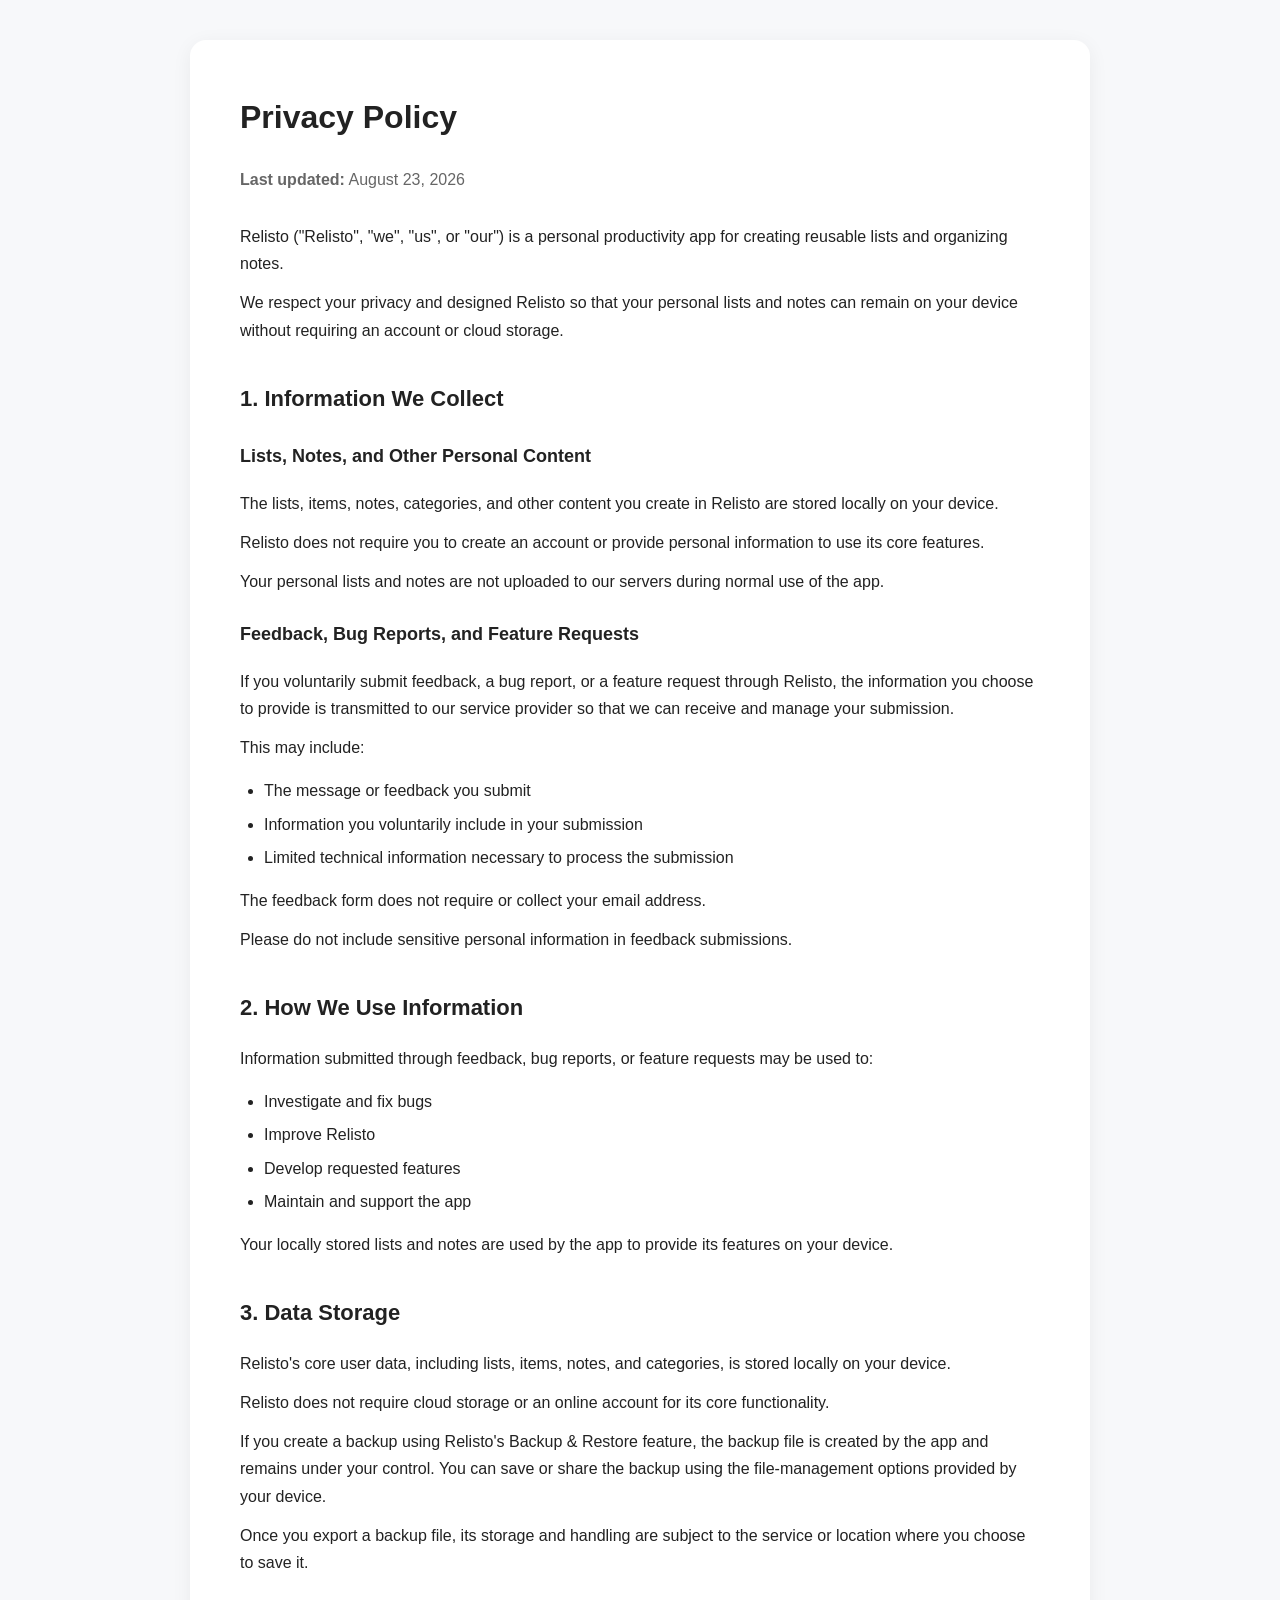
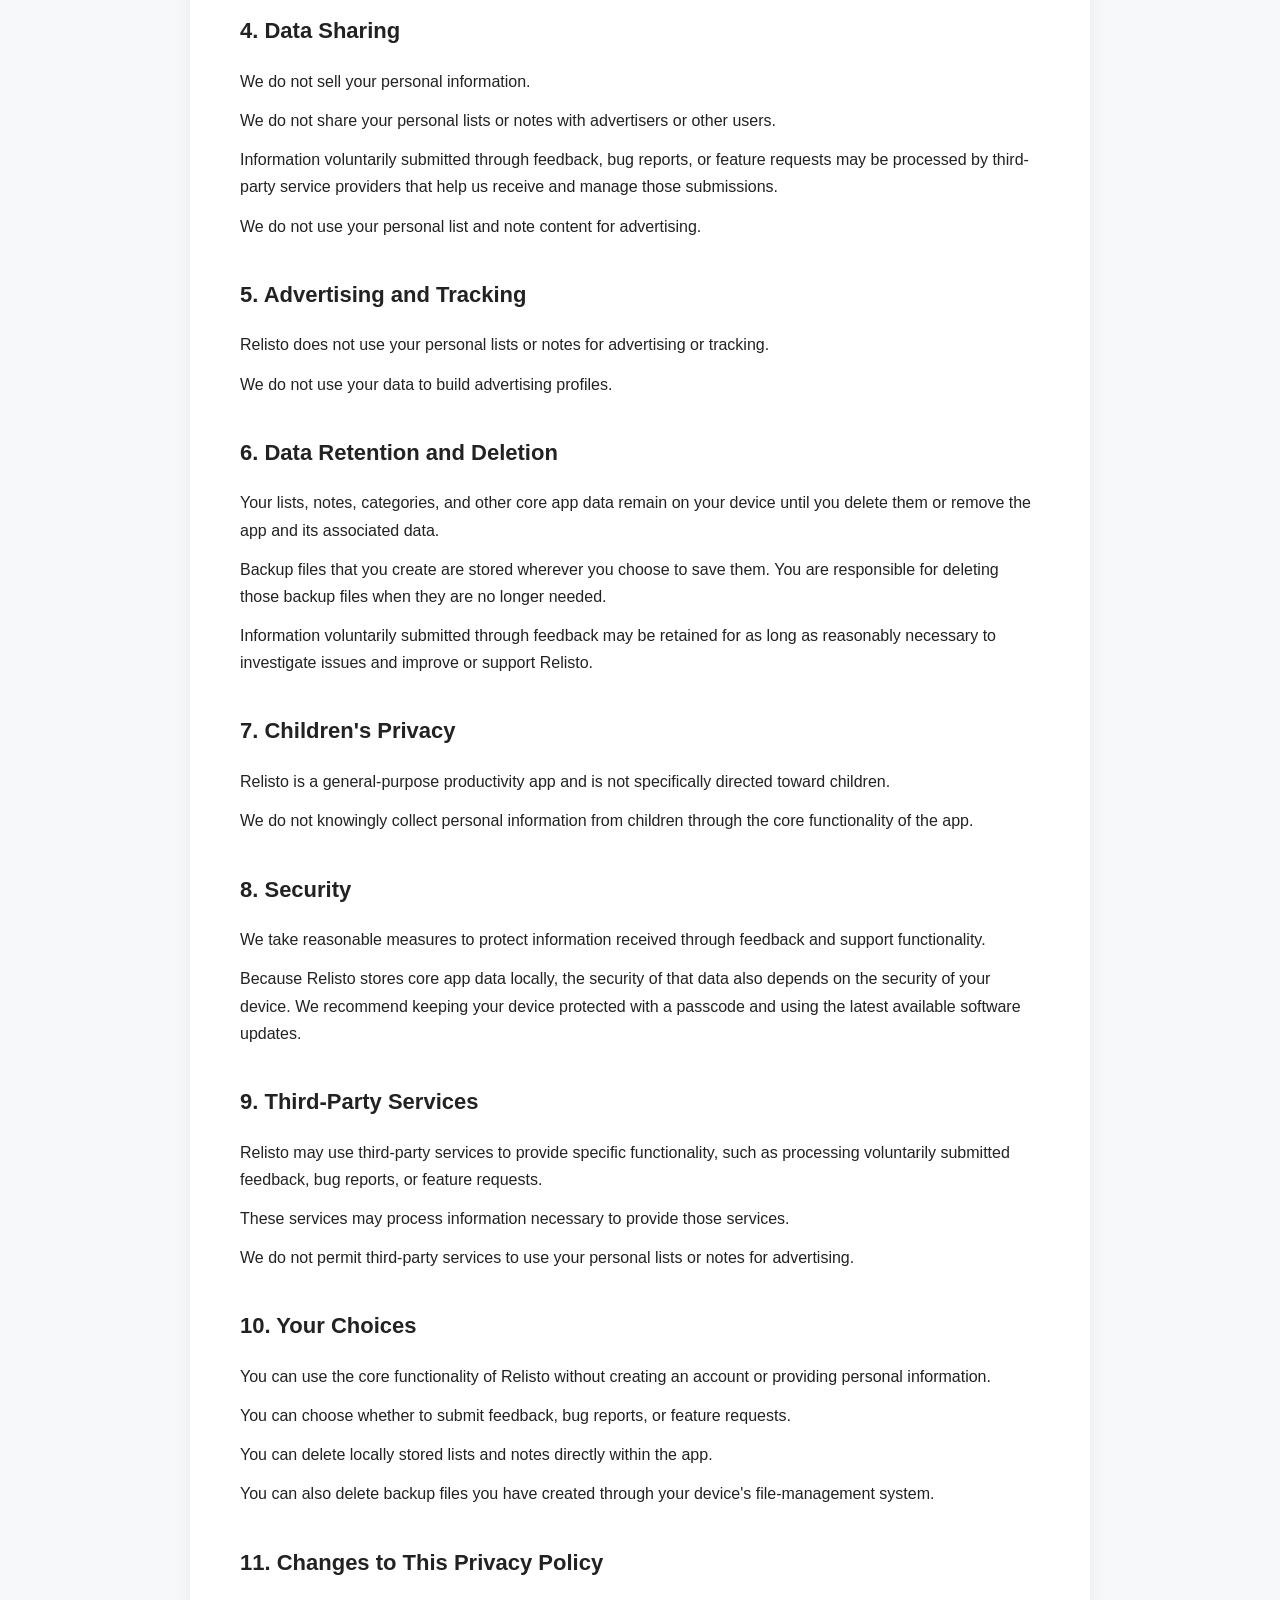
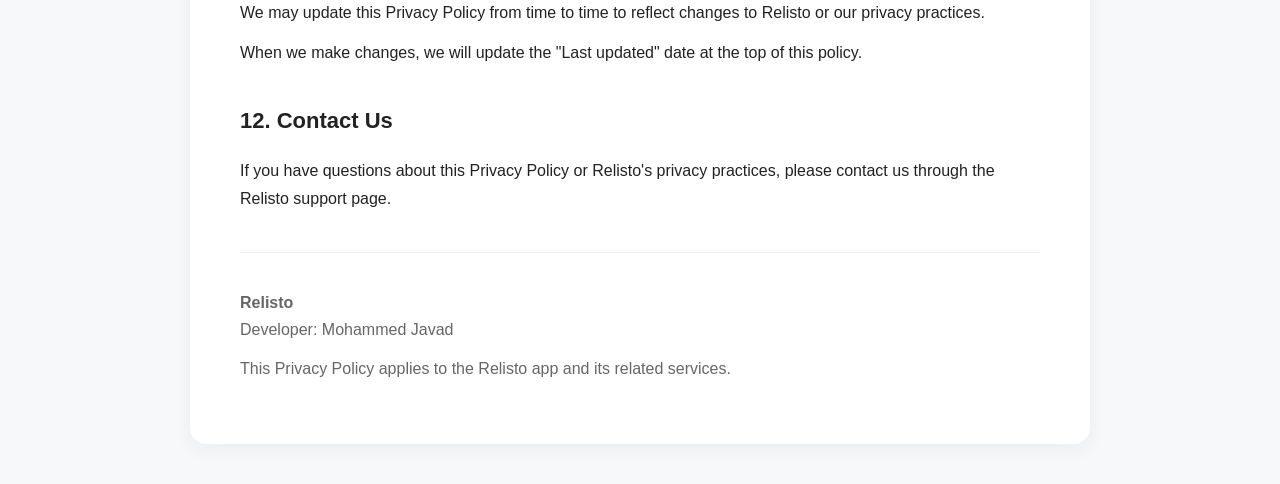
==== relisto-privacy-policy.html @ 1c293993 "Relisto privacy policy." ====
<!DOCTYPE html>
<html lang="en">
<head>
    <meta charset="UTF-8">
    <meta name="viewport" content="width=device-width, initial-scale=1.0">
    <title>Relisto Privacy Policy</title>
    <meta name="description" content="Privacy Policy for Relisto.">
    <style>
        body {
            font-family: -apple-system, BlinkMacSystemFont, "Segoe UI", Roboto, Arial, sans-serif;
            line-height: 1.7;
            color: #222;
            background: #f7f8fa;
            margin: 0;
            padding: 40px 20px;
        }

        .container {
            max-width: 800px;
            margin: 0 auto;
            background: #fff;
            padding: 50px;
            border-radius: 16px;
            box-shadow: 0 4px 20px rgba(0, 0, 0, 0.06);
        }

        h1 {
            margin-top: 0;
            font-size: 32px;
        }

        h2 {
            margin-top: 36px;
            font-size: 22px;
        }

        h3 {
            margin-top: 24px;
            font-size: 18px;
        }

        p {
            margin: 12px 0;
        }

        ul {
            padding-left: 24px;
        }

        li {
            margin: 6px 0;
        }

        .updated {
            color: #666;
            margin-bottom: 30px;
        }

        .footer {
            margin-top: 40px;
            padding-top: 24px;
            border-top: 1px solid #eee;
            color: #666;
        }

        @media (max-width: 600px) {
            body {
                padding: 20px 12px;
            }

            .container {
                padding: 28px 22px;
                border-radius: 12px;
            }

            h1 {
                font-size: 28px;
            }
        }
    </style>
</head>

<body>

<main class="container">

    <h1>Privacy Policy</h1>

    <p class="updated">
        <strong>Last updated:</strong> August 23, 2026
    </p>

    <p>
        Relisto ("Relisto", "we", "us", or "our") is a personal productivity
        app for creating reusable lists and organizing notes.
    </p>

    <p>
        We respect your privacy and designed Relisto so that your personal
        lists and notes can remain on your device without requiring an
        account or cloud storage.
    </p>

    <h2>1. Information We Collect</h2>

    <h3>Lists, Notes, and Other Personal Content</h3>

    <p>
        The lists, items, notes, categories, and other content you create
        in Relisto are stored locally on your device.
    </p>

    <p>
        Relisto does not require you to create an account or provide
        personal information to use its core features.
    </p>

    <p>
        Your personal lists and notes are not uploaded to our servers
        during normal use of the app.
    </p>

    <h3>Feedback, Bug Reports, and Feature Requests</h3>

    <p>
        If you voluntarily submit feedback, a bug report, or a feature
        request through Relisto, the information you choose to provide
        is transmitted to our service provider so that we can receive
        and manage your submission.
    </p>

    <p>This may include:</p>

    <ul>
        <li>The message or feedback you submit</li>
        <li>Information you voluntarily include in your submission</li>
        <li>Limited technical information necessary to process the submission</li>
    </ul>

    <p>
        The feedback form does not require or collect your email address.
    </p>

    <p>
        Please do not include sensitive personal information in feedback
        submissions.
    </p>

    <h2>2. How We Use Information</h2>

    <p>
        Information submitted through feedback, bug reports, or feature
        requests may be used to:
    </p>

    <ul>
        <li>Investigate and fix bugs</li>
        <li>Improve Relisto</li>
        <li>Develop requested features</li>
        <li>Maintain and support the app</li>
    </ul>

    <p>
        Your locally stored lists and notes are used by the app to provide
        its features on your device.
    </p>

    <h2>3. Data Storage</h2>

    <p>
        Relisto's core user data, including lists, items, notes, and
        categories, is stored locally on your device.
    </p>

    <p>
        Relisto does not require cloud storage or an online account for
        its core functionality.
    </p>

    <p>
        If you create a backup using Relisto's Backup &amp; Restore feature,
        the backup file is created by the app and remains under your control.
        You can save or share the backup using the file-management options
        provided by your device.
    </p>

    <p>
        Once you export a backup file, its storage and handling are subject
        to the service or location where you choose to save it.
    </p>

    <h2>4. Data Sharing</h2>

    <p>
        We do not sell your personal information.
    </p>

    <p>
        We do not share your personal lists or notes with advertisers or
        other users.
    </p>

    <p>
        Information voluntarily submitted through feedback, bug reports,
        or feature requests may be processed by third-party service
        providers that help us receive and manage those submissions.
    </p>

    <p>
        We do not use your personal list and note content for advertising.
    </p>

    <h2>5. Advertising and Tracking</h2>

    <p>
        Relisto does not use your personal lists or notes for advertising
        or tracking.
    </p>

    <p>
        We do not use your data to build advertising profiles.
    </p>

    <h2>6. Data Retention and Deletion</h2>

    <p>
        Your lists, notes, categories, and other core app data remain on
        your device until you delete them or remove the app and its
        associated data.
    </p>

    <p>
        Backup files that you create are stored wherever you choose to
        save them. You are responsible for deleting those backup files
        when they are no longer needed.
    </p>

    <p>
        Information voluntarily submitted through feedback may be retained
        for as long as reasonably necessary to investigate issues and
        improve or support Relisto.
    </p>

    <h2>7. Children's Privacy</h2>

    <p>
        Relisto is a general-purpose productivity app and is not specifically
        directed toward children.
    </p>

    <p>
        We do not knowingly collect personal information from children
        through the core functionality of the app.
    </p>

    <h2>8. Security</h2>

    <p>
        We take reasonable measures to protect information received through
        feedback and support functionality.
    </p>

    <p>
        Because Relisto stores core app data locally, the security of that
        data also depends on the security of your device. We recommend
        keeping your device protected with a passcode and using the latest
        available software updates.
    </p>

    <h2>9. Third-Party Services</h2>

    <p>
        Relisto may use third-party services to provide specific functionality,
        such as processing voluntarily submitted feedback, bug reports, or
        feature requests.
    </p>

    <p>
        These services may process information necessary to provide those
        services.
    </p>

    <p>
        We do not permit third-party services to use your personal lists
        or notes for advertising.
    </p>

    <h2>10. Your Choices</h2>

    <p>
        You can use the core functionality of Relisto without creating an
        account or providing personal information.
    </p>

    <p>
        You can choose whether to submit feedback, bug reports, or feature
        requests.
    </p>

    <p>
        You can delete locally stored lists and notes directly within the app.
    </p>

    <p>
        You can also delete backup files you have created through your
        device's file-management system.
    </p>

    <h2>11. Changes to This Privacy Policy</h2>

    <p>
        We may update this Privacy Policy from time to time to reflect
        changes to Relisto or our privacy practices.
    </p>

    <p>
        When we make changes, we will update the "Last updated" date at
        the top of this policy.
    </p>

    <h2>12. Contact Us</h2>

    <p>
        If you have questions about this Privacy Policy or Relisto's
        privacy practices, please contact us through the Relisto support page.
    </p>

    <div class="footer">
        <p>
            <strong>Relisto</strong><br>
            Developer: Mohammed Javad
        </p>

        <p>
            This Privacy Policy applies to the Relisto app and its related services.
        </p>
    </div>

</main>

</body>
</html>
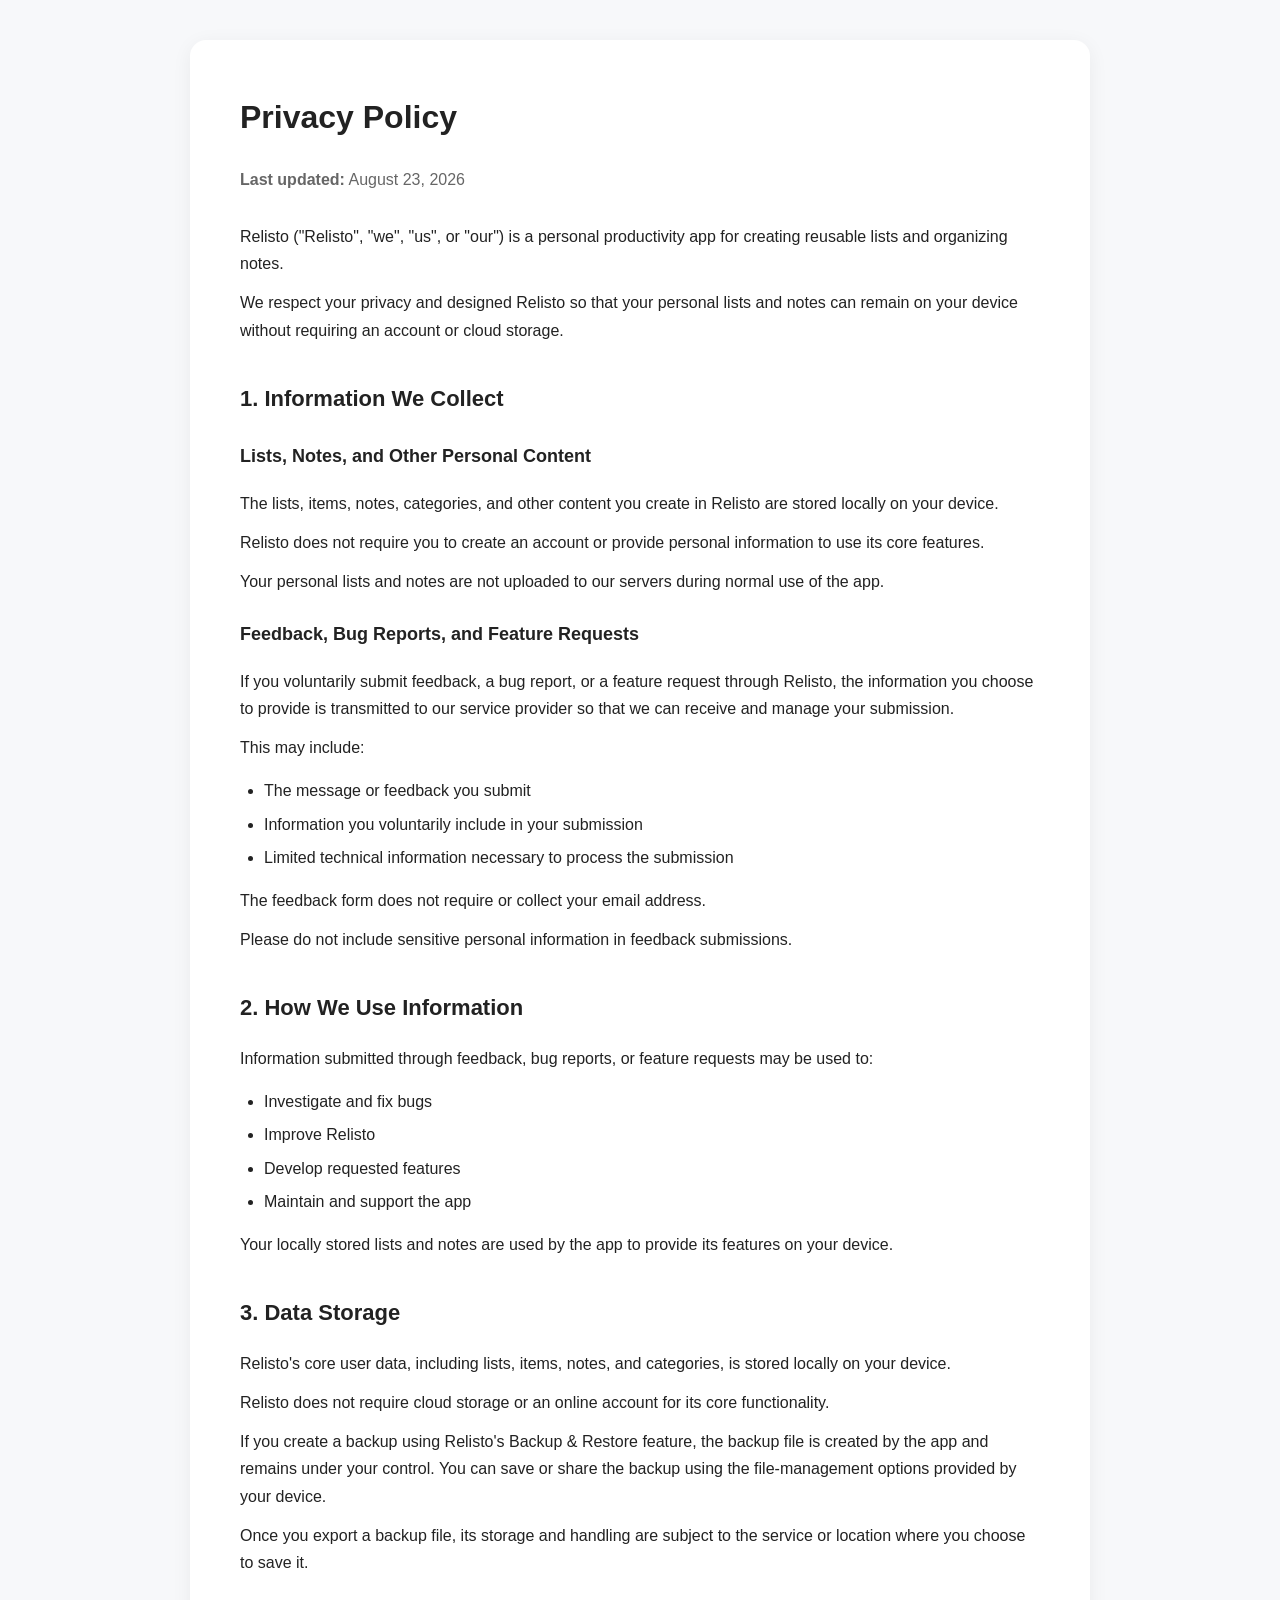
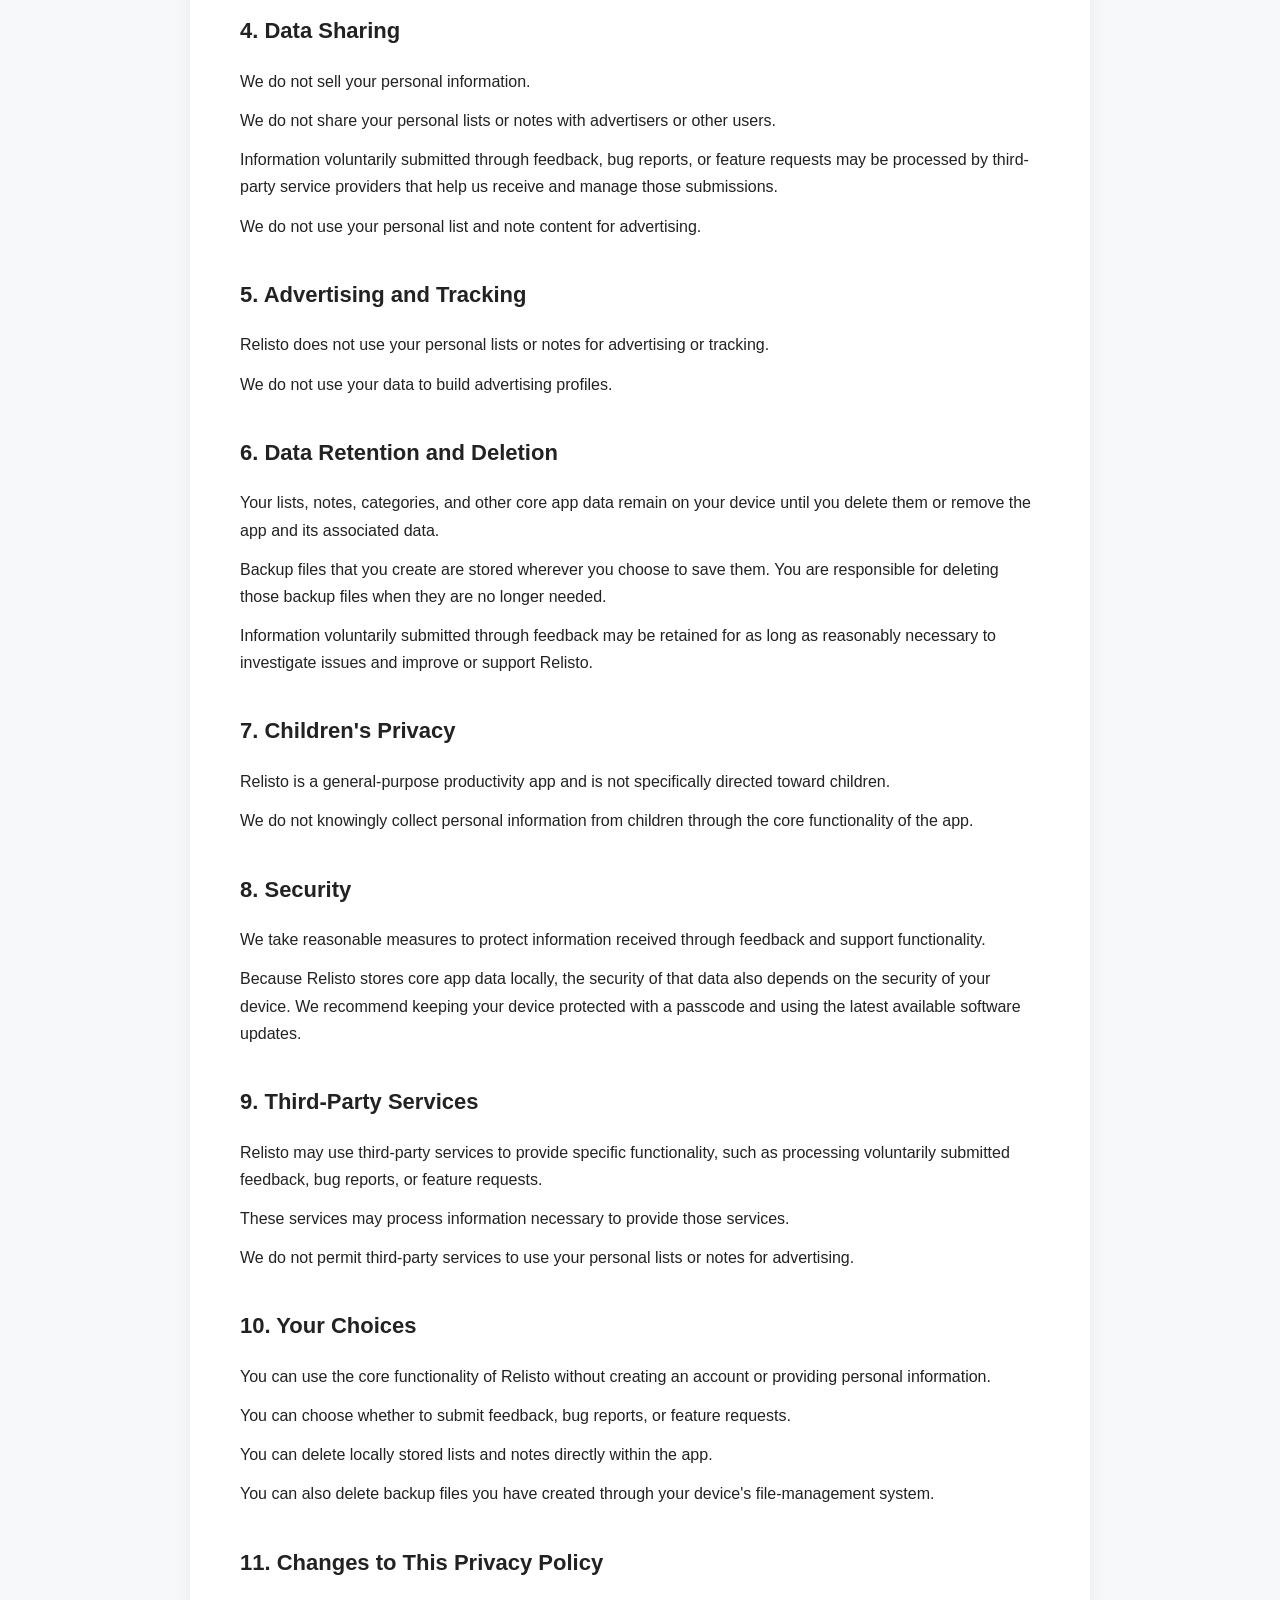
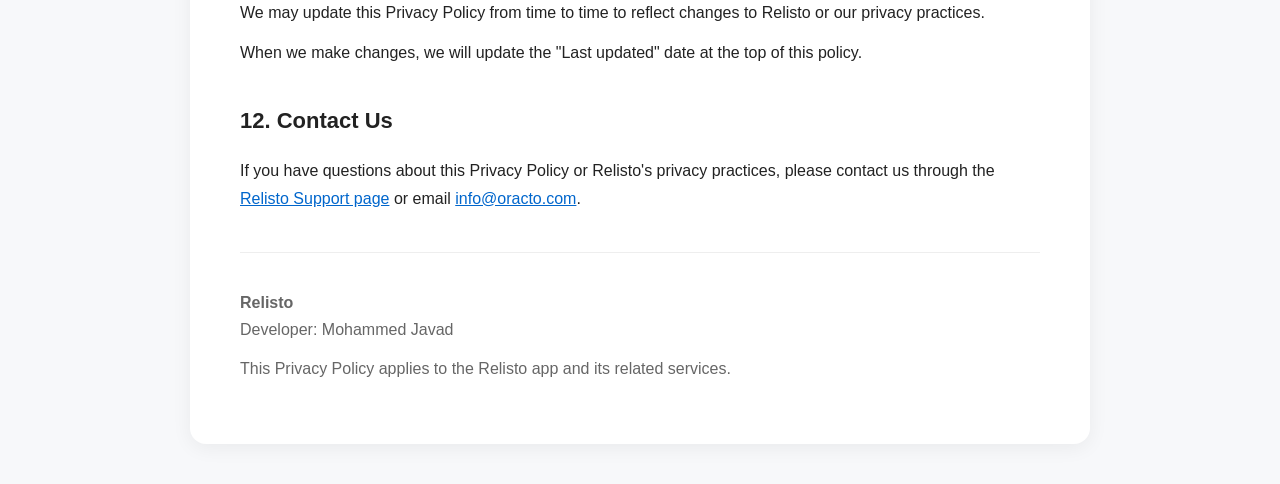
==== commit fddd821c: "- Replace default SVG icon with new custom app icon badge and favicons - Update App Store download b" ====
--- a/relisto-privacy-policy.html
+++ b/relisto-privacy-policy.html
@@ -5,6 +5,9 @@
     <meta name="viewport" content="width=device-width, initial-scale=1.0">
     <title>Relisto Privacy Policy</title>
     <meta name="description" content="Privacy Policy for Relisto.">
+    <link rel="icon" type="image/png" sizes="32x32" href="./public/favicon-32x32.png">
+    <link rel="shortcut icon" href="./public/favicon.ico">
+    <link rel="apple-touch-icon" sizes="180x180" href="./public/apple-touch-icon.png">
     <style>
         body {
             font-family: -apple-system, BlinkMacSystemFont, "Segoe UI", Roboto, Arial, sans-serif;
@@ -322,7 +325,7 @@
 
     <p>
         If you have questions about this Privacy Policy or Relisto's
-        privacy practices, please contact us through the Relisto support page.
+        privacy practices, please contact us through the <a href="https://oracto.com/relisto-support.html" style="color: #0066cc;">Relisto Support page</a> or email <a href="mailto:info@oracto.com" style="color: #0066cc;">info@oracto.com</a>.
     </p>
 
     <div class="footer">
